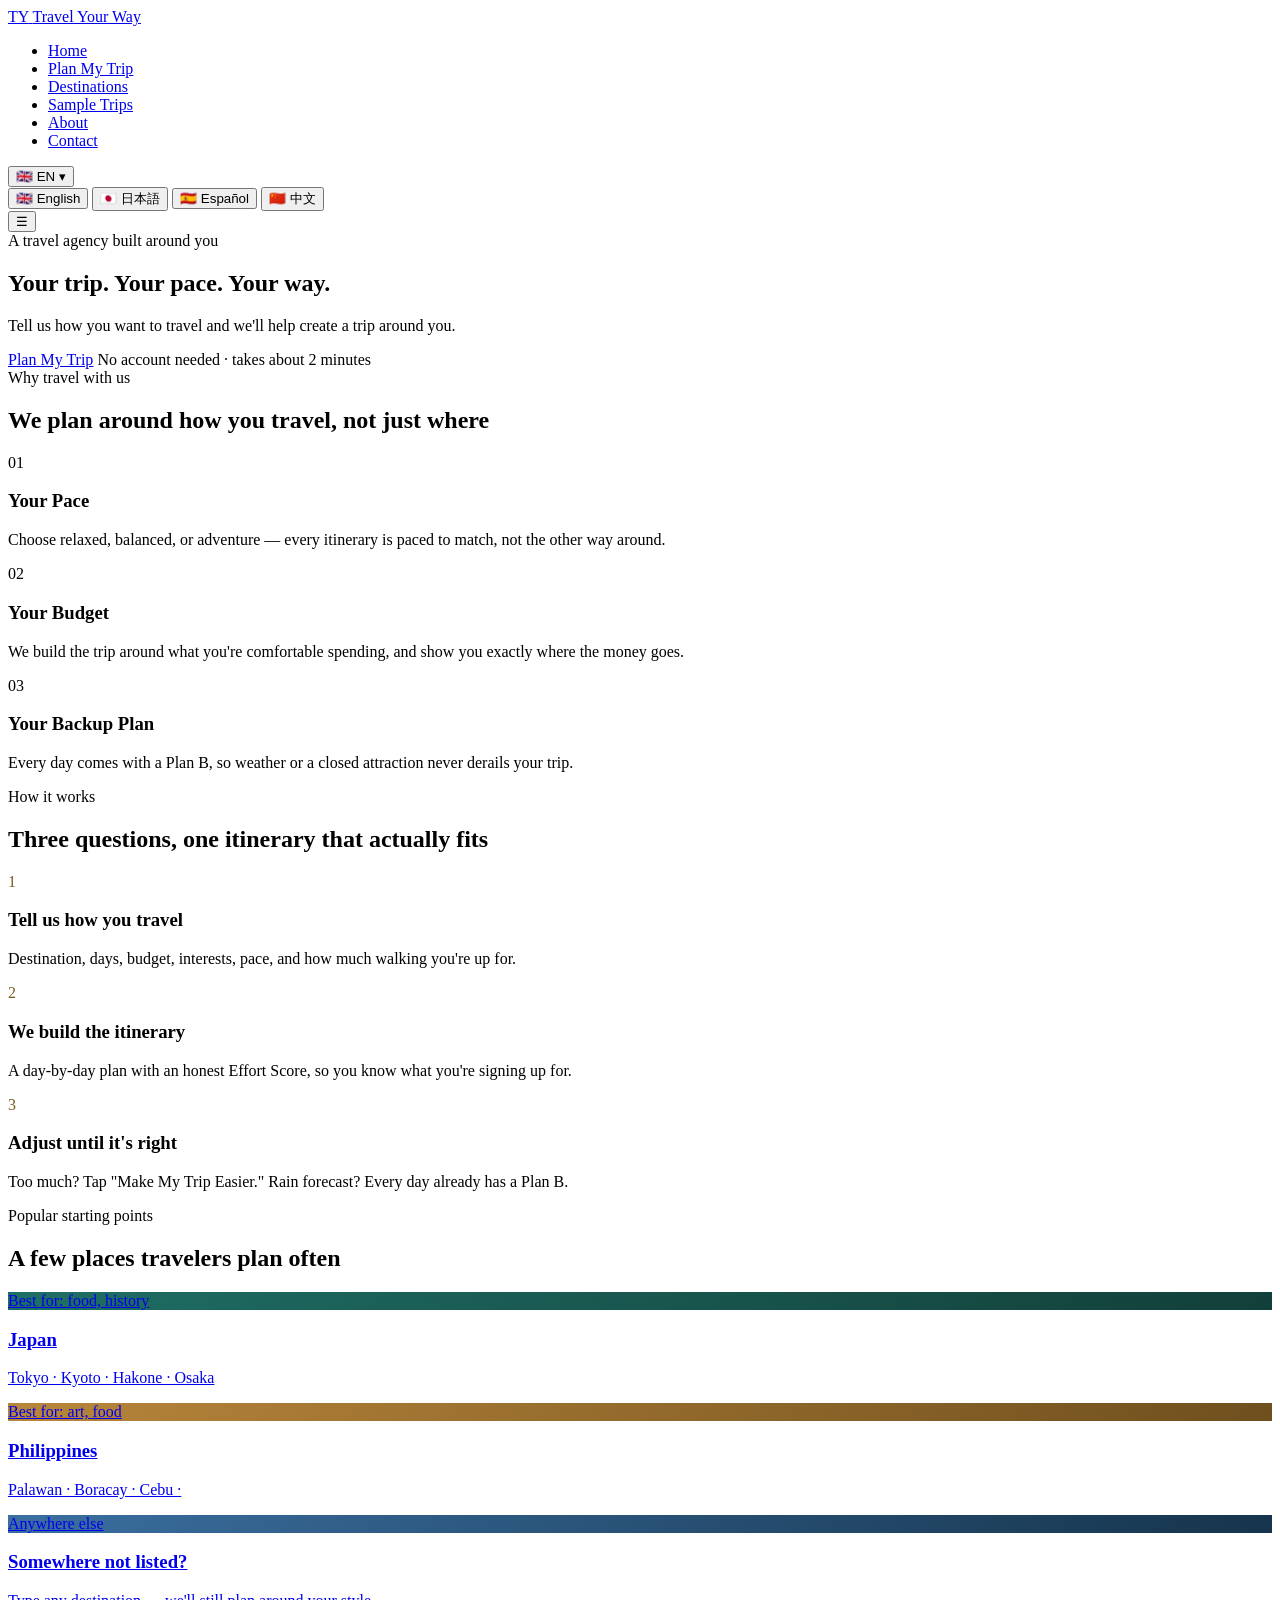
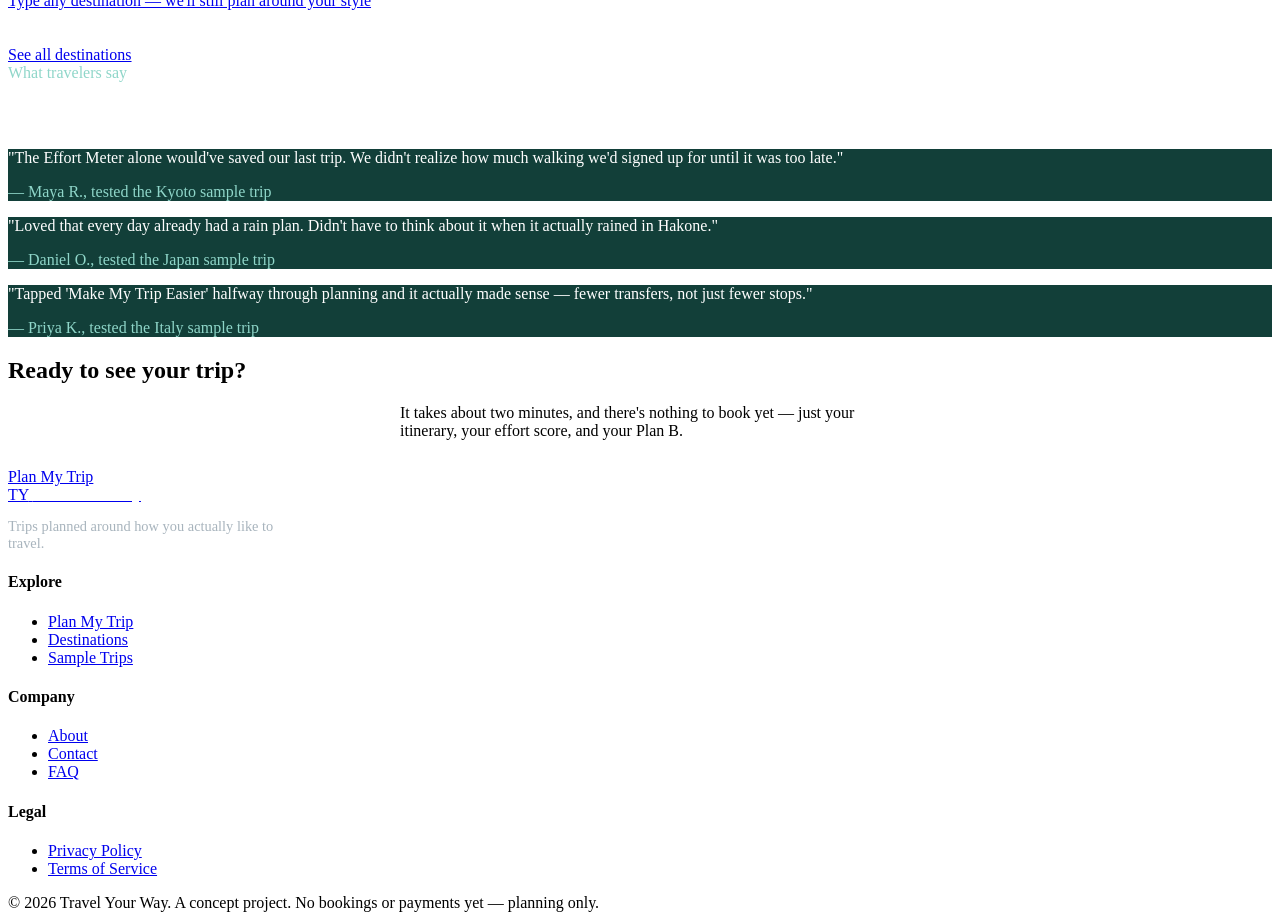
==== index.html @ 769eaafb "Add Travel Your Way website" ====
<!DOCTYPE html>
<html lang="en">
<head>
<meta charset="UTF-8">
<meta name="viewport" content="width=device-width, initial-scale=1.0">
<title>Travel Your Way — Trips built around how you travel</title>
<meta name="description" content="Tell us your pace, budget, and interests. We'll build a trip around you — with an honest Effort Meter and a rain-day Plan B for every itinerary.">
<link rel="stylesheet" href="css/style.css">
</head>
<body>

<header class="site-header">
  <nav class="nav">
    <a href="index.html" class="brand">
      <span class="brand-mark">TY</span>
      <span class="brand-name">Travel Your Way</span>
    </a>
    <ul class="nav-links" id="navLinks">
      <li><a href="index.html" data-i18n="nav.home">Home</a></li>
      <li><a href="plan.html" data-i18n="nav.plan">Plan My Trip</a></li>
      <li><a href="destinations.html" data-i18n="nav.destinations">Destinations</a></li>
      <li><a href="sample-trips.html" data-i18n="nav.sample">Sample Trips</a></li>
      <li><a href="about.html" data-i18n="nav.about">About</a></li>
      <li><a href="contact.html" data-i18n="nav.contact">Contact</a></li>
    </ul>
    <div class="nav-right">
      <div class="lang-switch">
        <button class="lang-current" id="langCurrent"><span id="langCurrentLabel">🇬🇧 EN</span> ▾</button>
        <div class="lang-menu" id="langMenu">
          <button data-lang="en">🇬🇧 English</button>
          <button data-lang="ja">🇯🇵 日本語</button>
          <button data-lang="es">🇪🇸 Español</button>
          <button data-lang="zh">🇨🇳 中文</button>
        </div>
      </div>
      <button class="nav-toggle" id="navToggle" aria-label="Menu">☰</button>
    </div>
  </nav>
</header>

<main>
  <section class="hero">
    <div class="wrap hero-inner">
      <span class="eyebrow" data-i18n="hero.eyebrow">A travel agency built around you</span>
      <h1 data-i18n="hero.title">Your trip. Your pace. Your way.</h1>
      <p class="lede" data-i18n="hero.lede">Tell us how you want to travel and we'll help create a trip around you.</p>
      <div class="hero-cta-row">
        <a href="plan.html" class="btn btn-primary" data-i18n="hero.cta">Plan My Trip</a>
        <span class="hero-note" data-i18n="hero.note">No account needed · takes about 2 minutes</span>
      </div>
    </div>
  </section>

  <section>
    <div class="wrap">
      <div class="section-head">
        <span class="eyebrow" data-i18n="why.eyebrow">Why travel with us</span>
        <h2 data-i18n="why.title">We plan around how you travel, not just where</h2>
      </div>
      <div class="value-grid">
        <div class="value-card">
          <div class="icon-tag">01</div>
          <h3 data-i18n="why.pace.title">Your Pace</h3>
          <p data-i18n="why.pace.body">Choose relaxed, balanced, or adventure — every itinerary is paced to match, not the other way around.</p>
        </div>
        <div class="value-card">
          <div class="icon-tag">02</div>
          <h3 data-i18n="why.budget.title">Your Budget</h3>
          <p data-i18n="why.budget.body">We build the trip around what you're comfortable spending, and show you exactly where the money goes.</p>
        </div>
        <div class="value-card">
          <div class="icon-tag">03</div>
          <h3 data-i18n="why.backup.title">Your Backup Plan</h3>
          <p data-i18n="why.backup.body">Every day comes with a Plan B, so weather or a closed attraction never derails your trip.</p>
        </div>
      </div>
    </div>
  </section>

  <section style="background:var(--paper-raised); border-top:1px solid var(--line); border-bottom:1px solid var(--line);">
    <div class="wrap">
      <div class="section-head">
        <span class="eyebrow">How it works</span>
        <h2>Three questions, one itinerary that actually fits</h2>
      </div>
      <div class="value-grid">
        <div class="value-card" style="background:var(--paper);">
          <div class="icon-tag" style="background:var(--brass-tint); color:#7a5a1f;">1</div>
          <h3>Tell us how you travel</h3>
          <p>Destination, days, budget, interests, pace, and how much walking you're up for.</p>
        </div>
        <div class="value-card" style="background:var(--paper);">
          <div class="icon-tag" style="background:var(--brass-tint); color:#7a5a1f;">2</div>
          <h3>We build the itinerary</h3>
          <p>A day-by-day plan with an honest Effort Score, so you know what you're signing up for.</p>
        </div>
        <div class="value-card" style="background:var(--paper);">
          <div class="icon-tag" style="background:var(--brass-tint); color:#7a5a1f;">3</div>
          <h3>Adjust until it's right</h3>
          <p>Too much? Tap "Make My Trip Easier." Rain forecast? Every day already has a Plan B.</p>
        </div>
      </div>
    </div>
  </section>

  <section>
    <div class="wrap">
      <div class="section-head">
        <span class="eyebrow">Popular starting points</span>
        <h2>A few places travelers plan often</h2>
      </div>
      <div class="card-grid">
        <a href="plan.html?destination=Japan" class="dest-card">
          <div class="photo" style="background:linear-gradient(135deg,#1f6f65,#123f39);">
            <span class="tag">Best for: food, history</span>
          </div>
          <div class="body">
            <h3>Japan</h3>
            <p class="meta">Tokyo · Kyoto · Hakone · Osaka</p>
          </div>
        </a>
        <a href="plan.html?destination=Italy" class="dest-card">
          <div class="photo" style="background:linear-gradient(135deg,#b8863b,#6f4f1e);">
            <span class="tag">Best for: art, food</span>
          </div>
          <div class="body">
            <h3>Philippines</h3>
            <p class="meta">Palawan · Boracay · Cebu · </p>
          </div>
        </a>
        <a href="plan.html" class="dest-card">
          <div class="photo" style="background:linear-gradient(135deg,#3b6fa0,#16344c);">
            <span class="tag">Anywhere else</span>
          </div>
          <div class="body">
            <h3>Somewhere not listed?</h3>
            <p class="meta">Type any destination — we'll still plan around your style</p>
          </div>
        </a>
      </div>
      <div class="center-cta" style="margin-top:36px;">
        <a href="destinations.html" class="btn btn-secondary">See all destinations</a>
      </div>
    </div>
  </section>

  <section style="background:var(--teal-dark); color:#eaf3f1;">
    <div class="wrap">
      <div class="section-head">
        <span class="eyebrow" style="color:#8fd6c9;">What travelers say</span>
        <h2 style="color:#fff;">Real feedback from the concept's early testers</h2>
      </div>
      <div class="testimonial-grid">
        <div class="testimonial-card" style="background:#123f39; border-color:#1e5850;">
          <p class="quote" style="color:#fff;">"The Effort Meter alone would've saved our last trip. We didn't realize how much walking we'd signed up for until it was too late."</p>
          <p class="person" style="color:#8fd6c9;">— Maya R., tested the Kyoto sample trip</p>
        </div>
        <div class="testimonial-card" style="background:#123f39; border-color:#1e5850;">
          <p class="quote" style="color:#fff;">"Loved that every day already had a rain plan. Didn't have to think about it when it actually rained in Hakone."</p>
          <p class="person" style="color:#8fd6c9;">— Daniel O., tested the Japan sample trip</p>
        </div>
        <div class="testimonial-card" style="background:#123f39; border-color:#1e5850;">
          <p class="quote" style="color:#fff;">"Tapped 'Make My Trip Easier' halfway through planning and it actually made sense — fewer transfers, not just fewer stops."</p>
          <p class="person" style="color:#8fd6c9;">— Priya K., tested the Italy sample trip</p>
        </div>
      </div>
    </div>
  </section>

  <section>
    <div class="wrap center-cta">
      <h2>Ready to see your trip?</h2>
      <p style="max-width:480px; margin:0 auto 28px;">It takes about two minutes, and there's nothing to book yet — just your itinerary, your effort score, and your Plan B.</p>
      <a href="plan.html" class="btn btn-primary" data-i18n="btn.planTrip">Plan My Trip</a>
    </div>
  </section>
</main>

<footer class="site-footer">
  <div class="wrap">
    <div class="footer-grid">
      <div>
        <a href="index.html" class="brand" style="margin-bottom:14px;">
          <span class="brand-mark">TY</span>
          <span class="brand-name" style="color:#fff;">Travel Your Way</span>
        </a>
        <p style="color:#a8b4bd; font-size:0.9rem; max-width:280px;" data-i18n="footer.tagline">Trips planned around how you actually like to travel.</p>
      </div>
      <div>
        <h4 data-i18n="footer.explore">Explore</h4>
        <ul>
          <li><a href="plan.html">Plan My Trip</a></li>
          <li><a href="destinations.html">Destinations</a></li>
          <li><a href="sample-trips.html">Sample Trips</a></li>
        </ul>
      </div>
      <div>
        <h4 data-i18n="footer.company">Company</h4>
        <ul>
          <li><a href="about.html">About</a></li>
          <li><a href="contact.html">Contact</a></li>
          <li><a href="contact.html#faq">FAQ</a></li>
        </ul>
      </div>
      <div>
        <h4 data-i18n="footer.legal">Legal</h4>
        <ul>
          <li><a href="privacy.html">Privacy Policy</a></li>
          <li><a href="terms.html">Terms of Service</a></li>
        </ul>
      </div>
    </div>
    <div class="footer-bottom">
      <span>&copy; <span class="footer-year">2026</span> Travel Your Way. A concept project.</span>
      <span>No bookings or payments yet — planning only.</span>
    </div>
  </div>
</footer>

<script src="js/i18n.js"></script>
<script src="js/main.js"></script>
</body>
</html>
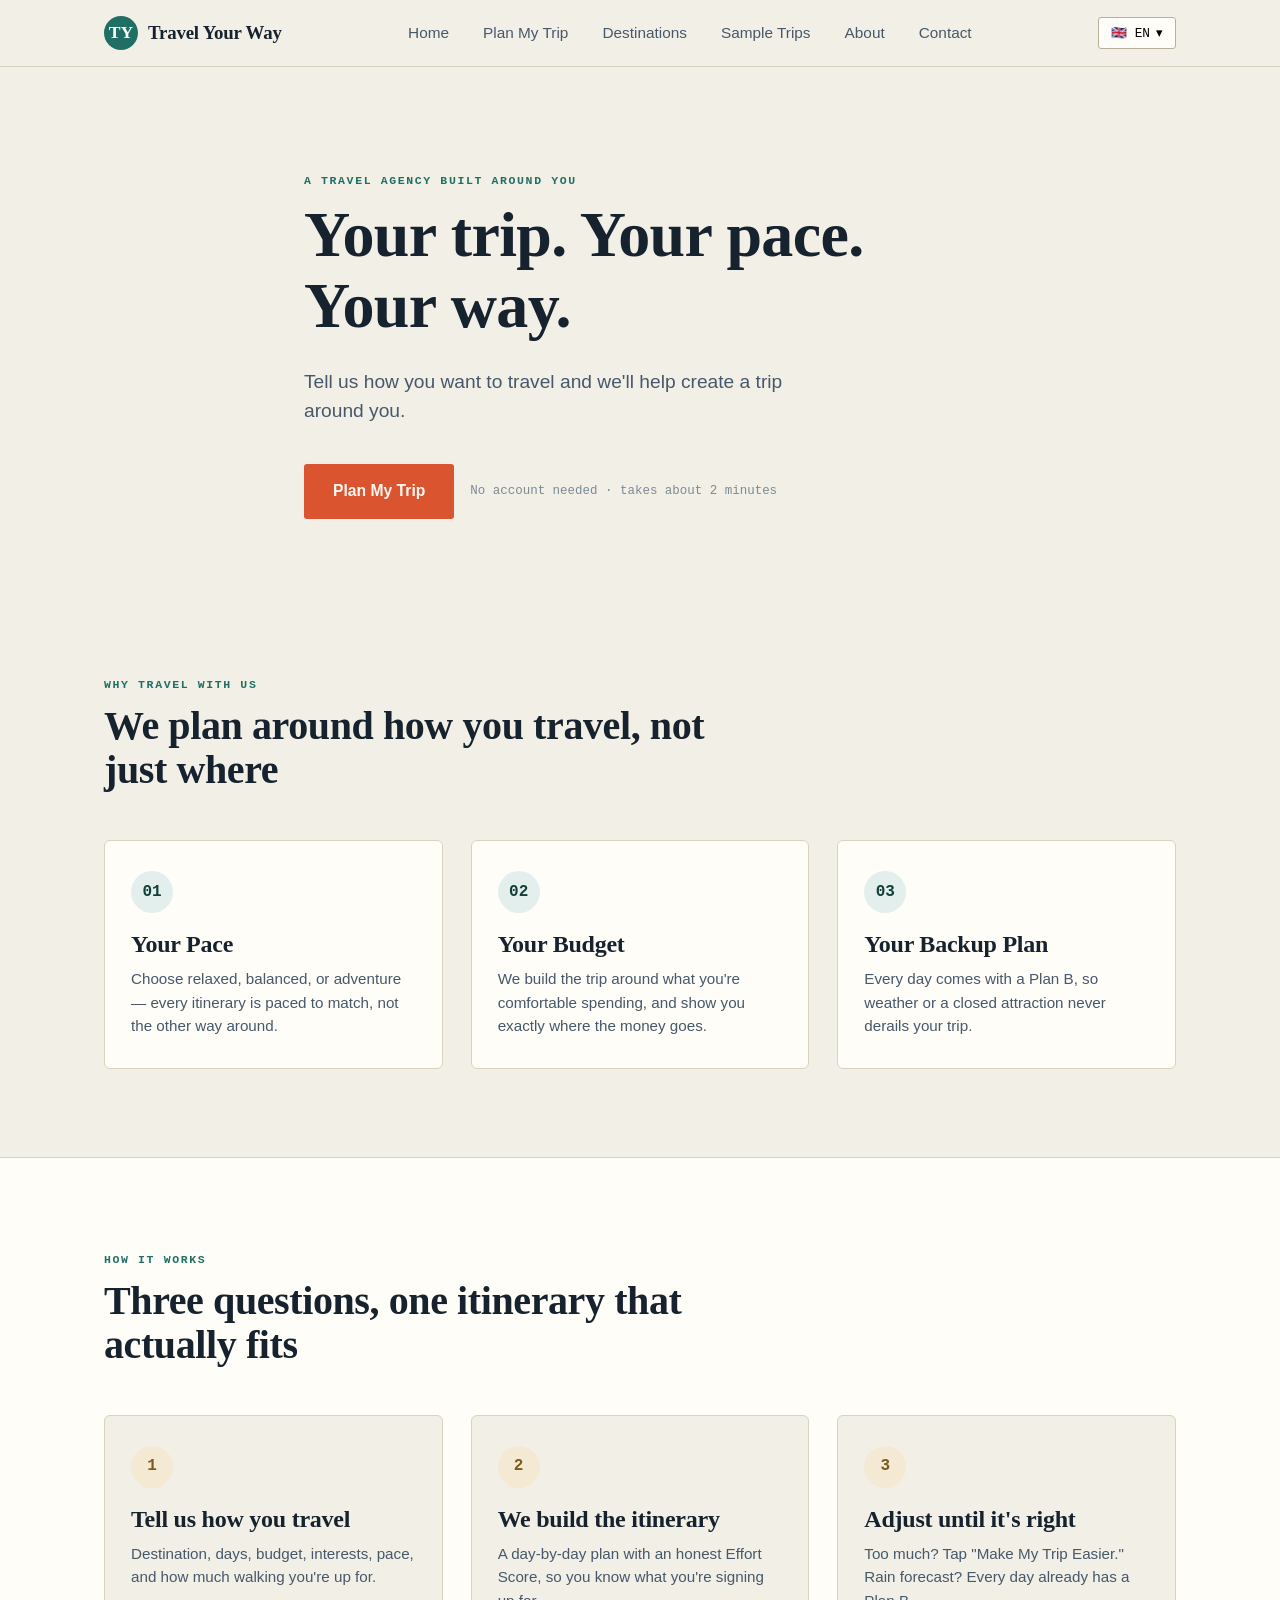
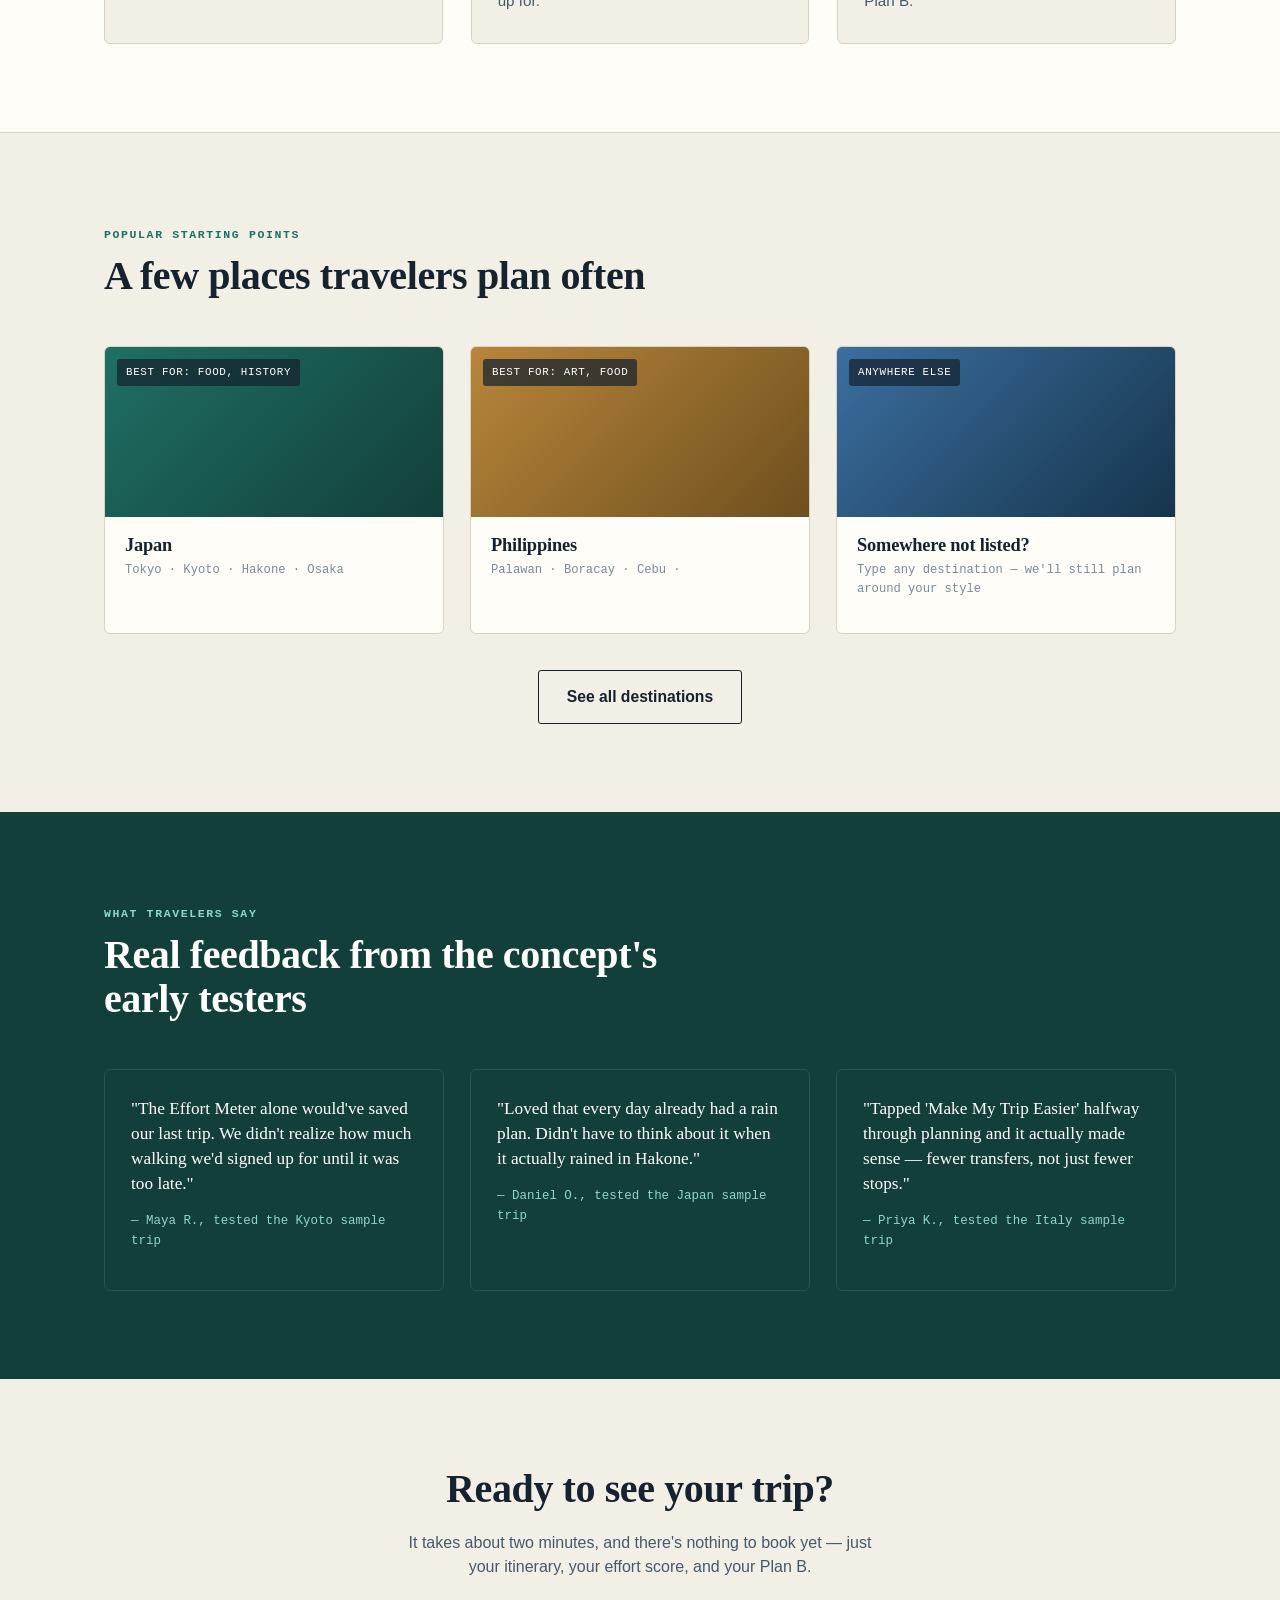
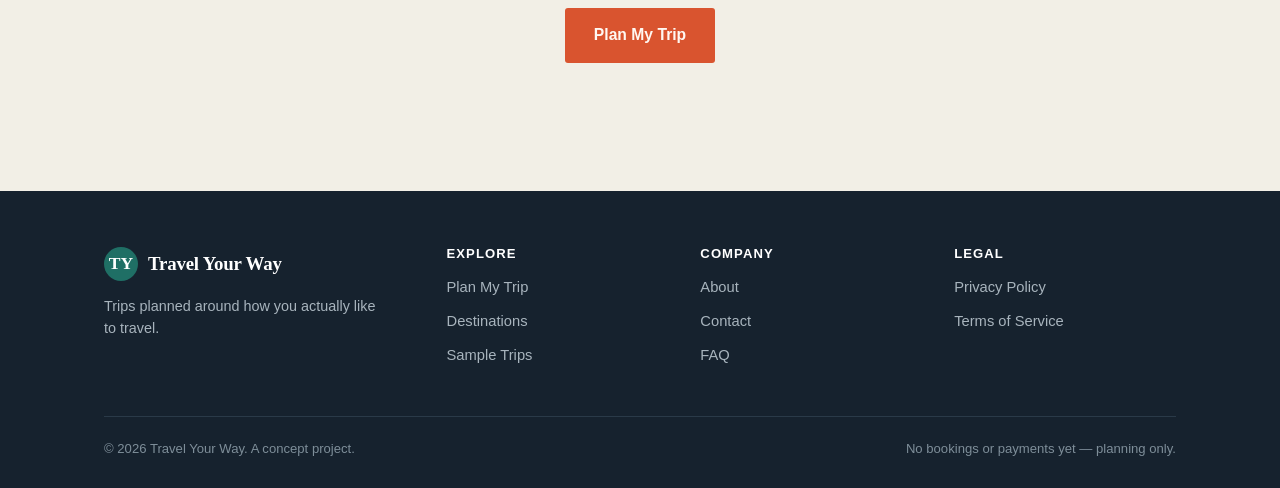
==== commit 3fc3222c: "Travel Your Way" ====
--- a/index.html
+++ b/index.html
@@ -5,7 +5,7 @@
 <meta name="viewport" content="width=device-width, initial-scale=1.0">
 <title>Travel Your Way — Trips built around how you travel</title>
 <meta name="description" content="Tell us your pace, budget, and interests. We'll build a trip around you — with an honest Effort Meter and a rain-day Plan B for every itinerary.">
-<link rel="stylesheet" href="css/style.css">
+<link rel="stylesheet" href="styles.css">
 </head>
 <body>
 
--- a/styles.css
+++ b/styles.css
@@ -0,0 +1,687 @@
+/* ==========================================================================
+   TRAVEL YOUR WAY — Design System
+   Signature: the "Effort Ticket" — a boarding-pass-styled stub that makes
+   trip effort (not just itinerary) the visible product.
+   ========================================================================== */
+
+@import url('https://fonts.googleapis.com/css2?family=Fraunces:opsz,wght@9..144,400;9..144,500;9..144,600;9..144,700&family=Inter:wght@400;500;600;700&family=JetBrains+Mono:wght@400;500;700&display=swap');
+
+:root {
+  /* ---- Color: a wayfinding palette, not a cafe palette ---- */
+  --ink: #16222e;
+  --ink-soft: #46586a;
+  --ink-faint: #7c8a97;
+  --paper: #f2efe6;
+  --paper-raised: #fffdf8;
+  --line: #d9d2bf;
+  --line-strong: #b9b09a;
+
+  --teal: #1f6f65;
+  --teal-dark: #123f39;
+  --teal-tint: #e3efec;
+
+  --brass: #b8863b;
+  --brass-tint: #f4e9d3;
+
+  --coral: #d9542f;
+  --coral-tint: #fbe6dd;
+
+  --rain: #3b6fa0;
+  --rain-tint: #e3ecf5;
+
+  /* ---- Type ---- */
+  --font-display: 'Fraunces', Georgia, serif;
+  --font-body: 'Inter', -apple-system, BlinkMacSystemFont, sans-serif;
+  --font-mono: 'JetBrains Mono', ui-monospace, monospace;
+
+  /* ---- Layout ---- */
+  --maxw: 1120px;
+  --radius-sm: 3px;
+  --radius-md: 6px;
+  --shadow-card: 0 1px 2px rgba(22,34,46,0.06), 0 8px 24px -12px rgba(22,34,46,0.18);
+}
+
+* { box-sizing: border-box; }
+html { scroll-behavior: smooth; }
+
+body {
+  margin: 0;
+  font-family: var(--font-body);
+  color: var(--ink);
+  background: var(--paper);
+  line-height: 1.55;
+  -webkit-font-smoothing: antialiased;
+}
+
+img { max-width: 100%; display: block; }
+a { color: inherit; }
+
+h1, h2, h3, h4 {
+  font-family: var(--font-display);
+  font-weight: 600;
+  line-height: 1.1;
+  margin: 0 0 0.5em;
+  letter-spacing: -0.01em;
+}
+
+h1 { font-size: clamp(2.4rem, 5vw, 4rem); font-weight: 600; }
+h2 { font-size: clamp(1.7rem, 3.2vw, 2.5rem); }
+h3 { font-size: clamp(1.2rem, 2vw, 1.5rem); }
+
+p { margin: 0 0 1em; color: var(--ink-soft); }
+
+.eyebrow {
+  font-family: var(--font-mono);
+  text-transform: uppercase;
+  letter-spacing: 0.14em;
+  font-size: 0.72rem;
+  color: var(--teal);
+  font-weight: 700;
+  display: inline-block;
+  margin-bottom: 0.9em;
+}
+
+.wrap {
+  max-width: var(--maxw);
+  margin: 0 auto;
+  padding: 0 24px;
+}
+
+section { padding: 88px 0; }
+@media (max-width: 720px) { section { padding: 56px 0; } }
+
+/* ---- Buttons ---- */
+.btn {
+  display: inline-flex;
+  align-items: center;
+  gap: 8px;
+  font-family: var(--font-body);
+  font-weight: 600;
+  font-size: 0.98rem;
+  padding: 14px 28px;
+  border-radius: var(--radius-sm);
+  border: 1.5px solid transparent;
+  cursor: pointer;
+  text-decoration: none;
+  transition: transform 0.15s ease, box-shadow 0.15s ease, background 0.15s ease;
+}
+.btn:active { transform: translateY(1px); }
+.btn-primary {
+  background: var(--coral);
+  color: #fff8f2;
+}
+.btn-primary:hover { background: #c2461f; box-shadow: 0 6px 18px -6px rgba(217,84,47,0.55); }
+.btn-secondary {
+  background: transparent;
+  border-color: var(--ink);
+  color: var(--ink);
+}
+.btn-secondary:hover { background: var(--ink); color: var(--paper); }
+.btn-ghost-teal {
+  background: var(--teal-tint);
+  color: var(--teal-dark);
+}
+.btn-ghost-teal:hover { background: var(--teal); color: #fff; }
+.btn-block { width: 100%; justify-content: center; }
+.btn[disabled] { opacity: 0.5; cursor: not-allowed; }
+
+/* ---- Nav ---- */
+.site-header {
+  position: sticky;
+  top: 0;
+  z-index: 50;
+  background: rgba(242,239,230,0.92);
+  backdrop-filter: blur(8px);
+  border-bottom: 1px solid var(--line);
+}
+.nav {
+  display: flex;
+  align-items: center;
+  justify-content: space-between;
+  padding: 16px 24px;
+  max-width: var(--maxw);
+  margin: 0 auto;
+}
+.brand {
+  display: flex;
+  align-items: center;
+  gap: 10px;
+  text-decoration: none;
+  color: var(--ink);
+}
+.brand-mark {
+  width: 34px; height: 34px;
+  border-radius: 50%;
+  background: var(--teal);
+  display: flex; align-items: center; justify-content: center;
+  color: #fff;
+  font-family: var(--font-display);
+  font-weight: 700;
+  font-size: 1.1rem;
+  flex-shrink: 0;
+}
+.brand-name {
+  font-family: var(--font-display);
+  font-weight: 600;
+  font-size: 1.18rem;
+  letter-spacing: -0.01em;
+}
+.nav-links {
+  display: flex;
+  gap: 30px;
+  list-style: none;
+  margin: 0; padding: 0;
+  font-weight: 500;
+  font-size: 0.96rem;
+}
+.nav-links a {
+  text-decoration: none;
+  color: var(--ink-soft);
+  padding: 6px 2px;
+  border-bottom: 2px solid transparent;
+  transition: color 0.15s, border-color 0.15s;
+}
+.nav-links a:hover, .nav-links a.active {
+  color: var(--ink);
+  border-bottom-color: var(--coral);
+}
+.nav-right { display: flex; align-items: center; gap: 14px; }
+
+.lang-switch { position: relative; }
+.lang-current {
+  font-family: var(--font-mono);
+  font-size: 0.8rem;
+  border: 1px solid var(--line-strong);
+  background: var(--paper-raised);
+  padding: 7px 12px;
+  border-radius: var(--radius-sm);
+  cursor: pointer;
+  display: flex; align-items: center; gap: 6px;
+}
+.lang-menu {
+  position: absolute;
+  right: 0; top: calc(100% + 6px);
+  background: var(--paper-raised);
+  border: 1px solid var(--line);
+  border-radius: var(--radius-sm);
+  box-shadow: var(--shadow-card);
+  min-width: 150px;
+  display: none;
+  overflow: hidden;
+  z-index: 60;
+}
+.lang-menu.open { display: block; }
+.lang-menu button {
+  display: block;
+  width: 100%;
+  text-align: left;
+  padding: 10px 14px;
+  background: none;
+  border: none;
+  font-family: var(--font-body);
+  font-size: 0.9rem;
+  cursor: pointer;
+  color: var(--ink);
+}
+.lang-menu button:hover { background: var(--teal-tint); }
+
+.nav-toggle {
+  display: none;
+  background: none;
+  border: 1px solid var(--line-strong);
+  border-radius: var(--radius-sm);
+  width: 40px; height: 40px;
+  cursor: pointer;
+  align-items: center; justify-content: center;
+}
+@media (max-width: 860px) {
+  .nav-links { position: absolute; left: 0; right: 0; top: 100%; background: var(--paper); flex-direction: column; gap: 0; border-bottom: 1px solid var(--line); display: none; }
+  .nav-links.open { display: flex; }
+  .nav-links a { padding: 14px 24px; border-bottom: 1px solid var(--line); width: 100%; }
+  .nav-toggle { display: flex; }
+}
+
+/* ---- Footer ---- */
+.site-footer {
+  background: var(--ink);
+  color: #cdd6dc;
+  padding: 56px 0 28px;
+  margin-top: 40px;
+}
+.footer-grid {
+  display: grid;
+  grid-template-columns: 1.4fr 1fr 1fr 1fr;
+  gap: 32px;
+  margin-bottom: 40px;
+}
+@media (max-width: 720px) { .footer-grid { grid-template-columns: 1fr 1fr; } }
+.site-footer h4 { color: #fff; font-family: var(--font-body); font-size: 0.82rem; text-transform: uppercase; letter-spacing: 0.08em; margin-bottom: 14px; }
+.site-footer ul { list-style: none; padding: 0; margin: 0; }
+.site-footer li { margin-bottom: 9px; }
+.site-footer a { text-decoration: none; color: #a8b4bd; font-size: 0.92rem; }
+.site-footer a:hover { color: #fff; }
+.footer-bottom {
+  border-top: 1px solid #2a3a48;
+  padding-top: 22px;
+  display: flex; justify-content: space-between; flex-wrap: wrap; gap: 10px;
+  font-size: 0.82rem; color: #7e8e99;
+}
+
+/* ---- Hero ---- */
+.hero {
+  padding: 100px 0 64px;
+  position: relative;
+  overflow: hidden;
+}
+.hero-inner { max-width: 720px; }
+.hero h1 { margin-bottom: 0.4em; }
+.hero .lede { font-size: 1.2rem; color: var(--ink-soft); max-width: 540px; margin-bottom: 2em; }
+.hero-cta-row { display: flex; gap: 16px; align-items: center; flex-wrap: wrap; }
+.hero-note { font-family: var(--font-mono); font-size: 0.78rem; color: var(--ink-faint); }
+
+/* ---- Value props (Why travel with us) ---- */
+.value-grid {
+  display: grid;
+  grid-template-columns: repeat(3, 1fr);
+  gap: 28px;
+}
+@media (max-width: 800px) { .value-grid { grid-template-columns: 1fr; } }
+.value-card {
+  background: var(--paper-raised);
+  border: 1px solid var(--line);
+  border-radius: var(--radius-md);
+  padding: 30px 26px;
+}
+.value-card .icon-tag {
+  width: 42px; height: 42px;
+  border-radius: 50%;
+  background: var(--teal-tint);
+  color: var(--teal-dark);
+  display: flex; align-items: center; justify-content: center;
+  font-family: var(--font-mono);
+  font-weight: 700;
+  margin-bottom: 18px;
+}
+.value-card h3 { margin-bottom: 0.4em; }
+.value-card p { margin: 0; font-size: 0.95rem; }
+
+/* ---- Section heading pattern ---- */
+.section-head { max-width: 620px; margin-bottom: 48px; }
+.section-head.center { margin-left: auto; margin-right: auto; text-align: center; }
+
+/* ---- Destination / sample trip cards ---- */
+.card-grid {
+  display: grid;
+  grid-template-columns: repeat(3, 1fr);
+  gap: 26px;
+}
+@media (max-width: 900px) { .card-grid { grid-template-columns: 1fr 1fr; } }
+@media (max-width: 600px) { .card-grid { grid-template-columns: 1fr; } }
+
+.dest-card {
+  background: var(--paper-raised);
+  border: 1px solid var(--line);
+  border-radius: var(--radius-md);
+  overflow: hidden;
+  text-decoration: none;
+  color: var(--ink);
+  display: block;
+  transition: transform 0.18s ease, box-shadow 0.18s ease;
+}
+.dest-card:hover { transform: translateY(-3px); box-shadow: var(--shadow-card); }
+.dest-card .photo {
+  height: 170px;
+  background-size: cover;
+  background-position: center;
+  position: relative;
+}
+.dest-card .photo .tag {
+  position: absolute; top: 12px; left: 12px;
+  background: rgba(22,34,46,0.72);
+  color: #fff;
+  font-family: var(--font-mono);
+  font-size: 0.68rem;
+  letter-spacing: 0.06em;
+  text-transform: uppercase;
+  padding: 5px 9px;
+  border-radius: 3px;
+}
+.dest-card .body { padding: 18px 20px 22px; }
+.dest-card h3 { margin-bottom: 6px; font-size: 1.15rem; }
+.dest-card .meta { font-family: var(--font-mono); font-size: 0.76rem; color: var(--ink-faint); }
+
+/* ---- Plan form ---- */
+.plan-shell {
+  display: grid;
+  grid-template-columns: 1.3fr 1fr;
+  gap: 48px;
+  align-items: start;
+}
+@media (max-width: 900px) { .plan-shell { grid-template-columns: 1fr; } }
+
+.form-card {
+  background: var(--paper-raised);
+  border: 1px solid var(--line);
+  border-radius: var(--radius-md);
+  padding: 34px;
+  box-shadow: var(--shadow-card);
+}
+.field { margin-bottom: 26px; }
+.field label {
+  display: block;
+  font-weight: 600;
+  font-size: 0.95rem;
+  margin-bottom: 8px;
+}
+.field .hint { font-size: 0.82rem; color: var(--ink-faint); margin-top: 6px; }
+.field input[type="text"],
+.field input[type="number"],
+.field select,
+.field textarea {
+  width: 100%;
+  font-family: var(--font-body);
+  font-size: 0.98rem;
+  padding: 12px 14px;
+  border: 1.5px solid var(--line-strong);
+  border-radius: var(--radius-sm);
+  background: #fff;
+  color: var(--ink);
+}
+.field input:focus, .field select:focus, .field textarea:focus {
+  outline: none;
+  border-color: var(--teal);
+  box-shadow: 0 0 0 3px var(--teal-tint);
+}
+.field-row { display: grid; grid-template-columns: 1fr 1fr; gap: 18px; }
+@media (max-width: 520px) { .field-row { grid-template-columns: 1fr; } }
+
+.chip-group { display: flex; gap: 10px; flex-wrap: wrap; }
+.chip {
+  border: 1.5px solid var(--line-strong);
+  background: #fff;
+  padding: 10px 16px;
+  border-radius: 20px;
+  font-size: 0.9rem;
+  font-weight: 500;
+  cursor: pointer;
+  user-select: none;
+  transition: all 0.12s ease;
+}
+.chip input { display: none; }
+.chip.checked, .chip:has(input:checked) {
+  background: var(--teal);
+  border-color: var(--teal);
+  color: #fff;
+}
+
+.style-cards { display: grid; grid-template-columns: repeat(3,1fr); gap: 12px; }
+@media (max-width: 520px) { .style-cards { grid-template-columns: 1fr; } }
+.style-card {
+  border: 1.5px solid var(--line-strong);
+  border-radius: var(--radius-sm);
+  padding: 16px;
+  cursor: pointer;
+  text-align: center;
+}
+.style-card input { display: none; }
+.style-card .glyph { font-size: 1.4rem; margin-bottom: 6px; }
+.style-card .name { font-weight: 600; font-size: 0.92rem; }
+.style-card .desc { font-size: 0.78rem; color: var(--ink-faint); margin-top: 4px; }
+.style-card:has(input:checked) {
+  background: var(--teal);
+  border-color: var(--teal);
+  color: #fff;
+}
+.style-card:has(input:checked) .desc { color: rgba(255,255,255,0.8); }
+
+.walk-scale { display: flex; flex-direction: column; gap: 10px; }
+.walk-opt {
+  display: flex; align-items: center; gap: 12px;
+  border: 1.5px solid var(--line-strong);
+  border-radius: var(--radius-sm);
+  padding: 12px 16px;
+  cursor: pointer;
+}
+.walk-opt input { accent-color: var(--teal); width: 17px; height: 17px; }
+.walk-opt:has(input:checked) { border-color: var(--teal); background: var(--teal-tint); }
+.walk-opt .label { font-weight: 600; font-size: 0.92rem; }
+.walk-opt .sub { font-size: 0.78rem; color: var(--ink-faint); }
+
+.plan-aside {
+  position: sticky;
+  top: 100px;
+}
+.aside-card {
+  background: var(--teal-dark);
+  color: #eaf3f1;
+  border-radius: var(--radius-md);
+  padding: 28px;
+  margin-bottom: 20px;
+}
+.aside-card h4 { color: #fff; font-family: var(--font-body); text-transform: uppercase; letter-spacing: 0.06em; font-size: 0.78rem; margin-bottom: 14px; }
+.aside-card ul { padding-left: 18px; margin: 0; font-size: 0.9rem; color: #cfe4e0; }
+.aside-card li { margin-bottom: 8px; }
+
+/* ---- Results page ---- */
+.results-head {
+  padding: 56px 0 30px;
+  border-bottom: 1px solid var(--line);
+}
+.results-title-row { display: flex; justify-content: space-between; align-items: flex-end; flex-wrap: wrap; gap: 20px; }
+.results-title-row h1 { margin-bottom: 4px; }
+.results-meta { font-family: var(--font-mono); font-size: 0.82rem; color: var(--ink-faint); }
+.results-summary-strip {
+  display: flex; gap: 34px; flex-wrap: wrap;
+  margin-top: 22px;
+  font-family: var(--font-mono);
+  font-size: 0.8rem;
+}
+.results-summary-strip .stat b { display: block; font-family: var(--font-display); font-size: 1.3rem; font-weight: 600; color: var(--ink); }
+.results-summary-strip .stat span { color: var(--ink-faint); text-transform: uppercase; letter-spacing: 0.05em; font-size: 0.68rem; }
+
+.results-layout {
+  display: grid;
+  grid-template-columns: 1fr 340px;
+  gap: 44px;
+  align-items: start;
+  padding-top: 44px;
+}
+@media (max-width: 900px) { .results-layout { grid-template-columns: 1fr; } }
+
+/* ---- Day card ---- */
+.day-card {
+  background: var(--paper-raised);
+  border: 1px solid var(--line);
+  border-radius: var(--radius-md);
+  margin-bottom: 22px;
+  overflow: hidden;
+}
+.day-card-head {
+  padding: 20px 24px;
+  display: flex; justify-content: space-between; align-items: center;
+  border-bottom: 1px solid var(--line);
+  flex-wrap: wrap; gap: 14px;
+}
+.day-card-head .day-title { display: flex; align-items: baseline; gap: 12px; }
+.day-card-head .day-num { font-family: var(--font-mono); color: var(--teal); font-weight: 700; font-size: 0.85rem; }
+.day-card-head h3 { margin: 0; }
+
+.plan-toggle {
+  display: inline-flex;
+  border: 1.5px solid var(--line-strong);
+  border-radius: 20px;
+  overflow: hidden;
+  font-family: var(--font-mono);
+  font-size: 0.78rem;
+}
+.plan-toggle button {
+  border: none; background: #fff; padding: 8px 14px; cursor: pointer;
+  color: var(--ink-soft); font-family: var(--font-mono); font-weight: 600;
+}
+.plan-toggle button.active.normal { background: var(--brass-tint); color: #7a5a1f; }
+.plan-toggle button.active.rain { background: var(--rain-tint); color: var(--rain); }
+
+.day-card-body { padding: 22px 24px 26px; }
+.stop-list { list-style: none; margin: 0 0 16px; padding: 0; }
+.stop-list li {
+  padding: 10px 0 10px 22px;
+  position: relative;
+  border-bottom: 1px dashed var(--line);
+  font-size: 0.96rem;
+}
+.stop-list li:last-child { border-bottom: none; }
+.stop-list li::before {
+  content: '';
+  position: absolute; left: 0; top: 17px;
+  width: 8px; height: 8px;
+  border-radius: 50%;
+  background: var(--coral);
+}
+.day-card-body.rain-mode .stop-list li::before { background: var(--rain); }
+
+.day-facts {
+  display: flex; gap: 22px; flex-wrap: wrap;
+  font-family: var(--font-mono);
+  font-size: 0.78rem;
+  color: var(--ink-faint);
+  padding-top: 12px;
+  border-top: 1px solid var(--line);
+}
+.day-facts b { color: var(--ink-soft); }
+
+/* ---- Effort Ticket (SIGNATURE ELEMENT) ---- */
+.effort-ticket {
+  background: var(--paper-raised);
+  border: 1.5px solid var(--ink);
+  border-radius: var(--radius-md);
+  position: relative;
+  margin-bottom: 22px;
+  overflow: visible;
+}
+.effort-ticket .stub-top {
+  padding: 22px 24px 18px;
+}
+.effort-ticket .stub-eyebrow {
+  font-family: var(--font-mono);
+  font-size: 0.68rem;
+  letter-spacing: 0.12em;
+  text-transform: uppercase;
+  color: var(--ink-faint);
+  display: flex; justify-content: space-between;
+}
+.effort-score-row {
+  display: flex; align-items: baseline; gap: 12px; margin: 10px 0 2px;
+}
+.effort-score-row .score {
+  font-family: var(--font-display);
+  font-size: 3rem;
+  font-weight: 700;
+  line-height: 1;
+}
+.effort-score-row .of10 { font-family: var(--font-mono); color: var(--ink-faint); font-size: 1rem; }
+.effort-label {
+  display: inline-block;
+  font-family: var(--font-mono);
+  font-size: 0.78rem;
+  font-weight: 700;
+  padding: 4px 10px;
+  border-radius: 3px;
+  margin-top: 6px;
+}
+.effort-label.relaxed { background: var(--teal-tint); color: var(--teal-dark); }
+.effort-label.moderate { background: var(--brass-tint); color: #7a5a1f; }
+.effort-label.active { background: var(--coral-tint); color: #a3391b; }
+.effort-label.intense { background: #f4dede; color: #9c2323; }
+
+.ticket-perf {
+  position: relative;
+  height: 0;
+  border-top: 2px dashed var(--line-strong);
+  margin: 4px 0;
+}
+.ticket-perf::before, .ticket-perf::after {
+  content: '';
+  position: absolute; top: -9px;
+  width: 18px; height: 18px;
+  border-radius: 50%;
+  background: var(--paper);
+  border: 1.5px solid var(--ink);
+}
+.ticket-perf::before { left: -10px; }
+.ticket-perf::after { right: -10px; }
+
+.stub-bottom { padding: 20px 24px 24px; }
+.effort-rows { display: flex; flex-direction: column; gap: 13px; margin-bottom: 20px; }
+.effort-row { display: flex; justify-content: space-between; align-items: center; }
+.effort-row .name { font-size: 0.88rem; font-weight: 500; color: var(--ink-soft); }
+.stars { font-family: var(--font-mono); letter-spacing: 2px; color: var(--brass); font-size: 0.95rem; }
+.stars .off { color: var(--line-strong); }
+
+.ticket-actions { display: flex; flex-direction: column; gap: 10px; }
+.ticket-note { font-size: 0.78rem; color: var(--ink-faint); text-align: center; }
+
+/* ---- Plan B / Weather banner ---- */
+.planb-banner {
+  background: var(--rain-tint);
+  border: 1px solid #c3d6e8;
+  border-radius: var(--radius-md);
+  padding: 20px 22px;
+  margin-bottom: 22px;
+  display: flex; gap: 14px; align-items: flex-start;
+}
+.planb-banner .glyph { font-size: 1.4rem; }
+.planb-banner h4 { margin: 0 0 4px; font-family: var(--font-body); font-size: 0.95rem; }
+.planb-banner p { margin: 0; font-size: 0.88rem; }
+
+/* ---- Testimonials ---- */
+.testimonial-grid { display: grid; grid-template-columns: repeat(3,1fr); gap: 26px; }
+@media (max-width: 860px) { .testimonial-grid { grid-template-columns: 1fr; } }
+.testimonial-card {
+  background: var(--paper-raised);
+  border: 1px solid var(--line);
+  border-radius: var(--radius-md);
+  padding: 26px;
+}
+.testimonial-card .quote { font-family: var(--font-display); font-size: 1.08rem; line-height: 1.45; margin-bottom: 16px; }
+.testimonial-card .person { font-family: var(--font-mono); font-size: 0.78rem; color: var(--ink-faint); }
+
+/* ---- FAQ ---- */
+.faq-item {
+  border-bottom: 1px solid var(--line);
+  padding: 20px 0;
+}
+.faq-item summary {
+  font-weight: 600;
+  cursor: pointer;
+  list-style: none;
+  display: flex; justify-content: space-between; align-items: center;
+  font-size: 1.02rem;
+}
+.faq-item summary::-webkit-details-marker { display: none; }
+.faq-item summary::after { content: '+'; font-family: var(--font-mono); font-size: 1.3rem; color: var(--teal); }
+.faq-item[open] summary::after { content: '\2212'; }
+.faq-item p { margin-top: 12px; }
+
+/* ---- Contact / generic form ---- */
+.simple-form { max-width: 560px; }
+
+/* ---- Utility ---- */
+.badge {
+  display: inline-block;
+  font-family: var(--font-mono);
+  font-size: 0.72rem;
+  text-transform: uppercase;
+  letter-spacing: 0.06em;
+  background: var(--coral-tint);
+  color: #a3391b;
+  padding: 4px 10px;
+  border-radius: 3px;
+}
+.divider { border: none; border-top: 1px solid var(--line); margin: 0; }
+.center-cta { text-align: center; }
+.empty-state {
+  text-align: center;
+  padding: 80px 24px;
+}
+.legal-body h2 { margin-top: 1.6em; }
+.legal-body p, .legal-body li { color: var(--ink-soft); }
